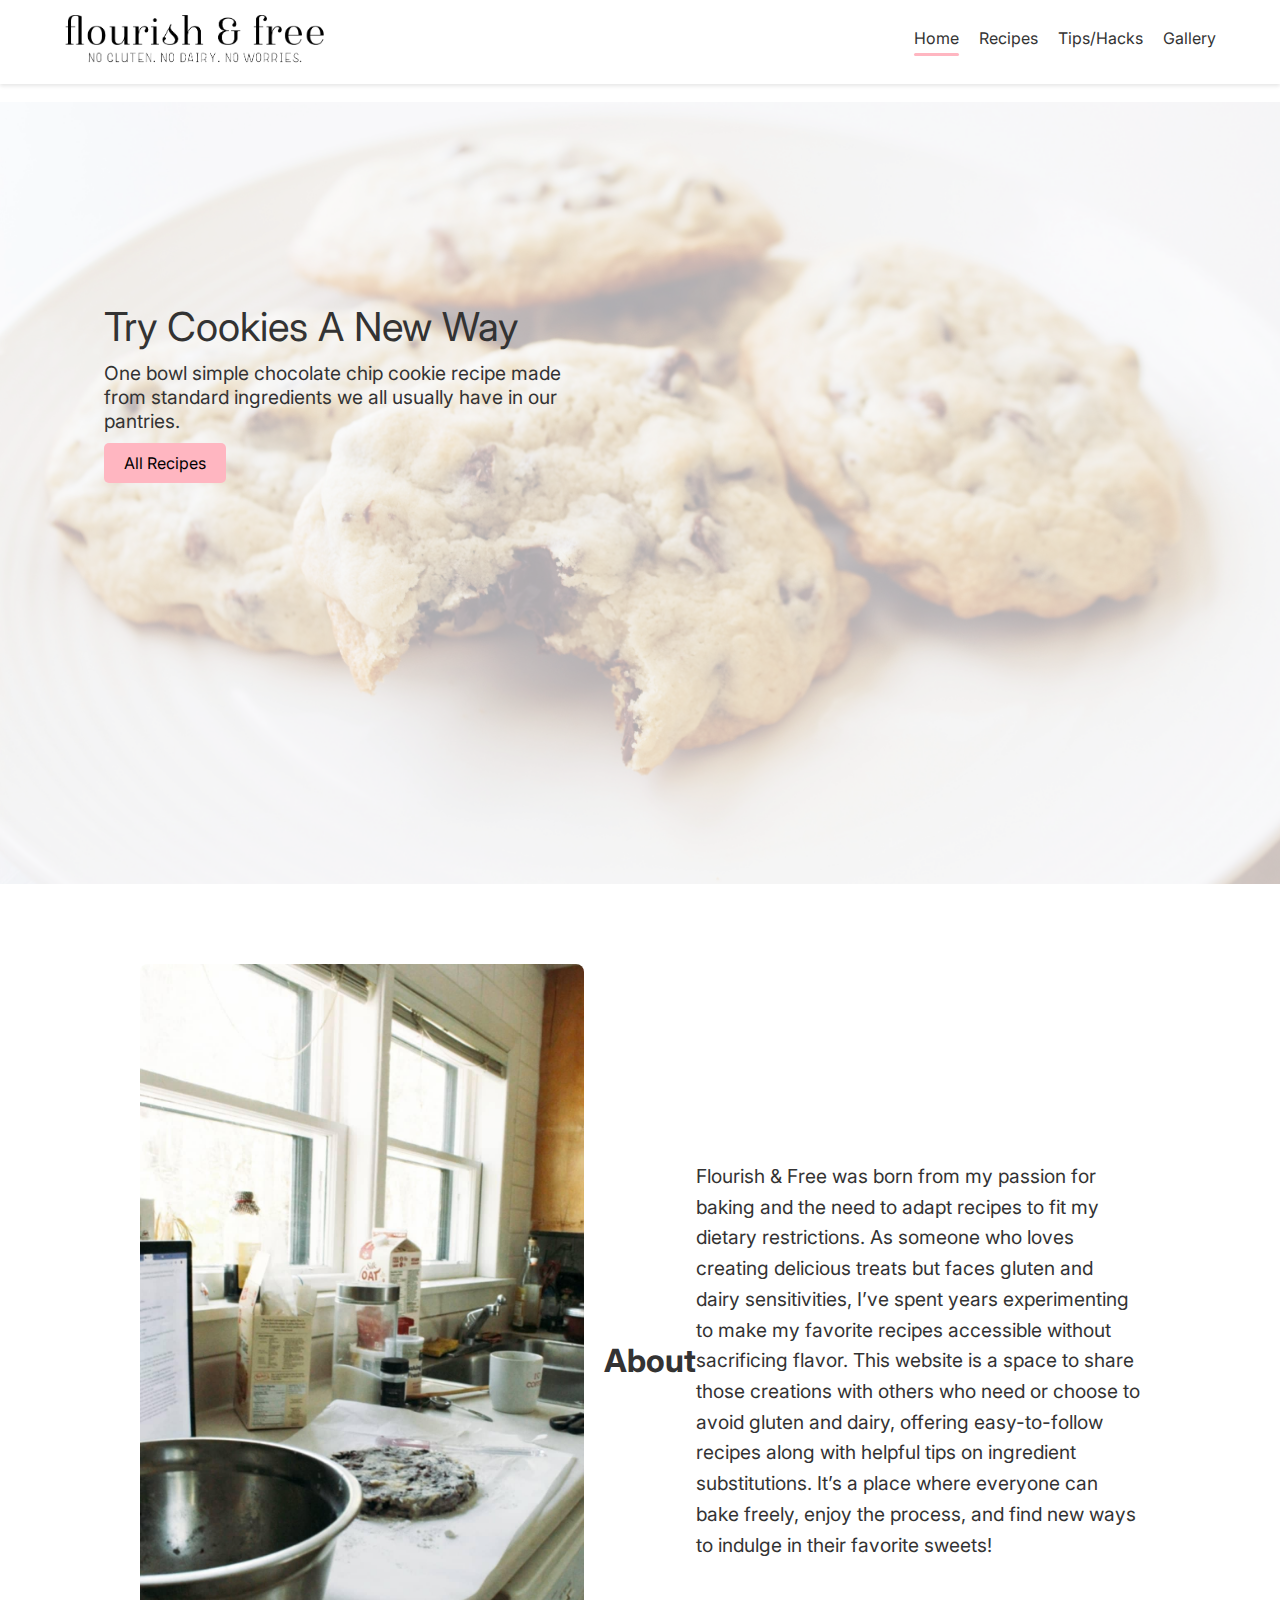
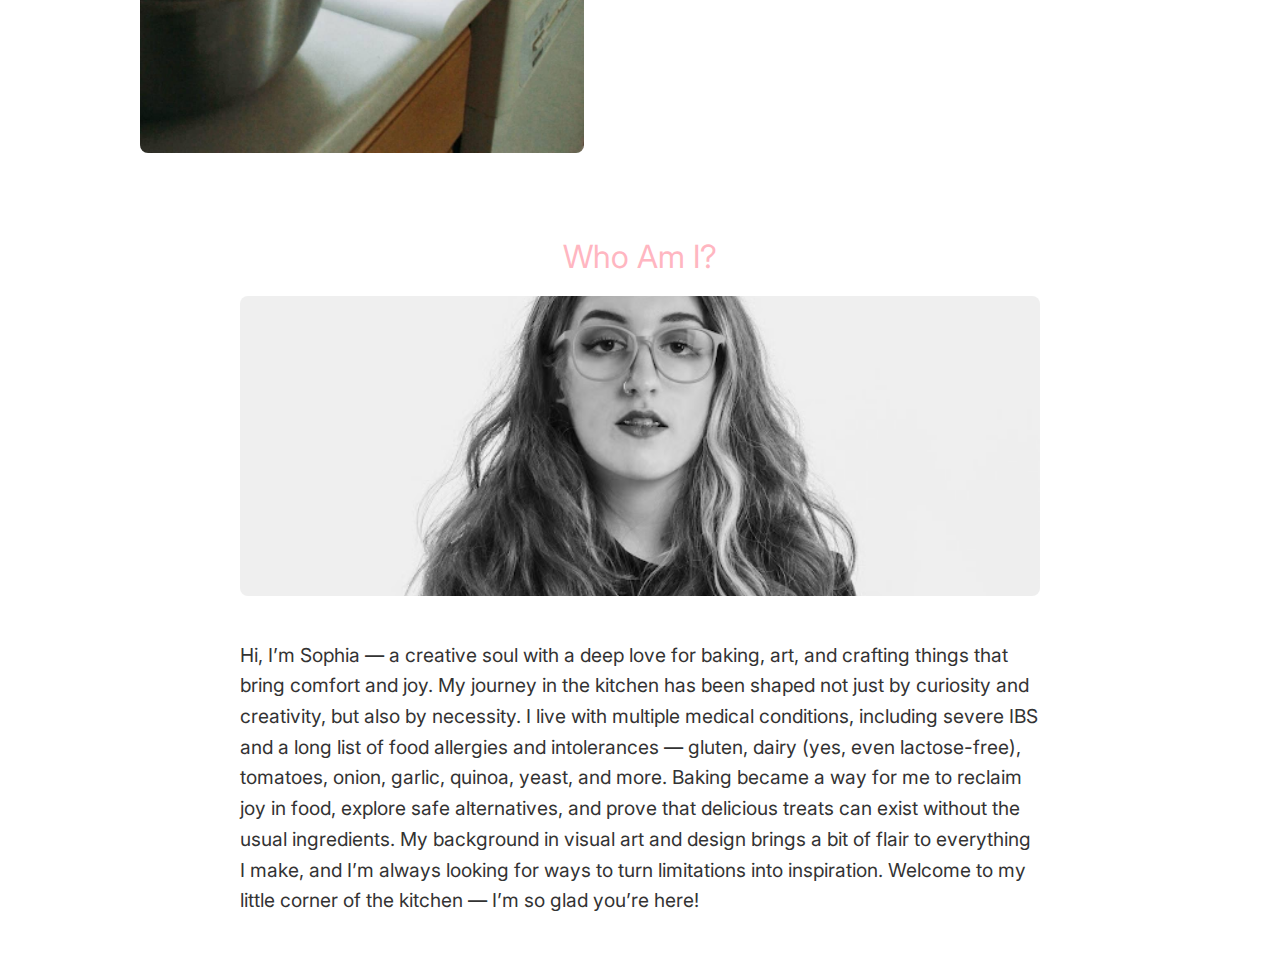
==== index.html @ 842fc7d6 "Update index.html" ====
<!DOCTYPE html>
<html lang="en">
<head>
    <meta charset="UTF-8">
    <meta name="viewport" content="width=device-width, initial-scale=1.0">
    <title>Flourish & Free</title>
    <link rel="stylesheet" href="indexstyle.css">
    <link href="https://fonts.googleapis.com/css2?family=Inter:wght@400&display=swap" rel="stylesheet">
</head>
<body>

    <!-- Navigation Bar -->
    <header id="header">
        <div class="container">
            <a href="starting.html">
                <img src="images/Logo.png" alt="Flourish & Free Logo" class="logo">
            </a>
            <nav>
                <ul>
                    <li><a href="index.html" class="active">Home</a></li>
                    <li><a href="browseallrecipes.html">Recipes</a></li>
                    <li><a href="Hacks.html">Tips/Hacks</a></li>
                    <li><a href="#">Gallery</a></li>
                </ul>
            </nav>
        </div>
    </header>


    <section class="hero">
        <div class="header-container">
            <img src="images/joyful-G4zLsxLIpAA-unsplash.jpg" alt="Chocolate Chip Cookies" class="recipe-image">
            <div class="header-content">
                <h1>Try Cookies A New Way</h1>
                <p>One bowl simple chocolate chip cookie recipe made from standard ingredients we all usually have in our pantries.</p>
                <a href="browseallrecipes.html" class="btn">All Recipes</a>
            </div>
        </div>
    </section>

    <!-- About Section  -->
   <section class="about">
    <div class="about-container">
        <div class="about-image-container">
            <img src="images/baking_counter.jpeg" alt="Baking Counter" class="about-image">
        </div>
        <h1>About</h1>
        <div class="about-text">
            <p>Flourish & Free was born from my passion for baking and the need to adapt recipes to fit my dietary restrictions. As someone who loves creating delicious treats but faces gluten and dairy sensitivities, I’ve spent years experimenting to make my favorite recipes accessible without sacrificing flavor. This website is a space to share those creations with others who need or choose to avoid gluten and dairy, offering easy-to-follow recipes along with helpful tips on ingredient substitutions. It’s a place where everyone can bake freely, enjoy the process, and find new ways to indulge in their favorite sweets!</p>
        </div>
    </div>
</section>

    
    <!-- Who Am I Section -->
    <section class="who-am-i">
        <h2>Who Am I?</h2>
        <img src="images/unnamed (1).jpg" alt="Sophia" class="profile-image">
        <p>Hi, I’m Sophia — a creative soul with a deep love for baking, art, and crafting things that bring comfort and joy. My journey in the kitchen has been shaped not just by curiosity and creativity, but also by necessity. I live with multiple medical conditions, including severe IBS and a long list of food allergies and intolerances — gluten, dairy (yes, even lactose-free), tomatoes, onion, garlic, quinoa, yeast, and more. Baking became a way for me to reclaim joy in food, explore safe alternatives, and prove that delicious treats can exist without the usual ingredients. My background in visual art and design brings a bit of flair to everything I make, and I’m always looking for ways to turn limitations into inspiration. Welcome to my little corner of the kitchen — I’m so glad you’re here!</p>
    </section>

</body>
</html>
---- indexstyle.css ----
/* General Styles */
body {
    font-family: 'Inter', sans-serif;
    margin: 0;
    padding: 0;
    background-color: #fff;
    color: #333;
}

/* Navigation Bar - FIX */
#header {
    background: white;
    padding: 15px 0;
    box-shadow: 0 2px 4px rgba(0, 0, 0, 0.1);
}

.container {
    width: 90%;
    max-width: 1200px;
    margin: 0 auto;
    display: flex;
    justify-content: space-between;
    align-items: center;
}

.logo {
    height: 50px;
}

nav ul {
    list-style: none;
    padding: 0;
    margin: 0;
    display: flex;
    gap: 20px; /* Better than margin-left on li */
}

nav ul li a {
    position: relative;
    text-decoration: none;
    color: #333;
    padding-bottom: 8px;
    transition: all 0.3s ease;
    display: inline-block; /* Improved click area */
}

/* Active link underline */
nav ul li a.active::after {
    content: "";
    position: absolute;
    left: 0;
    bottom: 0;
    height: 3px; /* Slightly thinner */
    width: 100%;
    background-color: #FFB6C1; /* Consistent pink */
    border-radius: 3px;
}

/* ADDED: Hover state */
nav ul li a:hover {
    color: #FFB6C1;
}

/* Hero Section */
.header-container {
    position: relative;
    width: 100%;
    height: 782px;
    margin: 18px auto 0;
    overflow: hidden;
}

.recipe-image {
    width: 100%;
    height: 100%;
    object-fit: cover;
    opacity: 0.35;
    position: absolute;
    left: 0;
    top: 0;
}

.header-content {
    position: absolute;
    top: 200px;
    left: 104px;
    max-width: 500px;
    z-index: 2;
}

.header-content h1 {
    font-size: 2.5em;
    font-weight: 400;
    margin: 0;
}

.header-content p {
    font-size: 1.2em;
    font-weight: 400;
    margin: 10px 0;
}

.btn {
    display: inline-block;
    padding: 10px 20px;
    background-color: #FFB6C1;
    color: black;
    text-decoration: none;
    font-size: 1em;
    font-weight: 400;
    border-radius: 5px;
    transition: background-color 0.3s; /* Added transition */
}

.btn:hover {
    background-color: #ff9aa8; /* Hover state */
}

/* About Section */
.about {
    max-width: 1000px;
    margin: 40px auto;
    text-align: left;
    padding: 0 5vw;
}

.about-container {
    display: flex;
    align-items: center;
    justify-content: space-between;
    padding: 40px 0;
}

.about-image-container {
    flex: 1;
    margin-right: 20px;
}

.about-image {
    width: 100%;
    height: auto;
    border-radius: 8px;
}

.about-text {
    flex: 1;
}

.about-text h2 {
    font-size: 2em;
    color: #FFB6C1;
    font-weight: 400;
    margin-bottom: 20px;
}

.about-text p {
    font-size: 1.2em;
    font-weight: 400;
    line-height: 1.6;
    color: #333;
}

/* Who Am I Section */
.who-am-i {
    max-width: 800px;
    margin: 40px auto;
    text-align: left;
    padding: 0 5vw;
}

.who-am-i h2 {
    font-size: 2em;
    color: #FFB6C1;
    font-weight: 400;
    text-align: center;
    margin-bottom: 20px;
}

.profile-image {
    width: 100%;
    height: 300px;
    object-fit: cover;
    border-radius: 8px;
    margin-bottom: 20px;
}

.who-am-i p {
    font-size: 1.2em;
    font-weight: 400;
    line-height: 1.6;
}
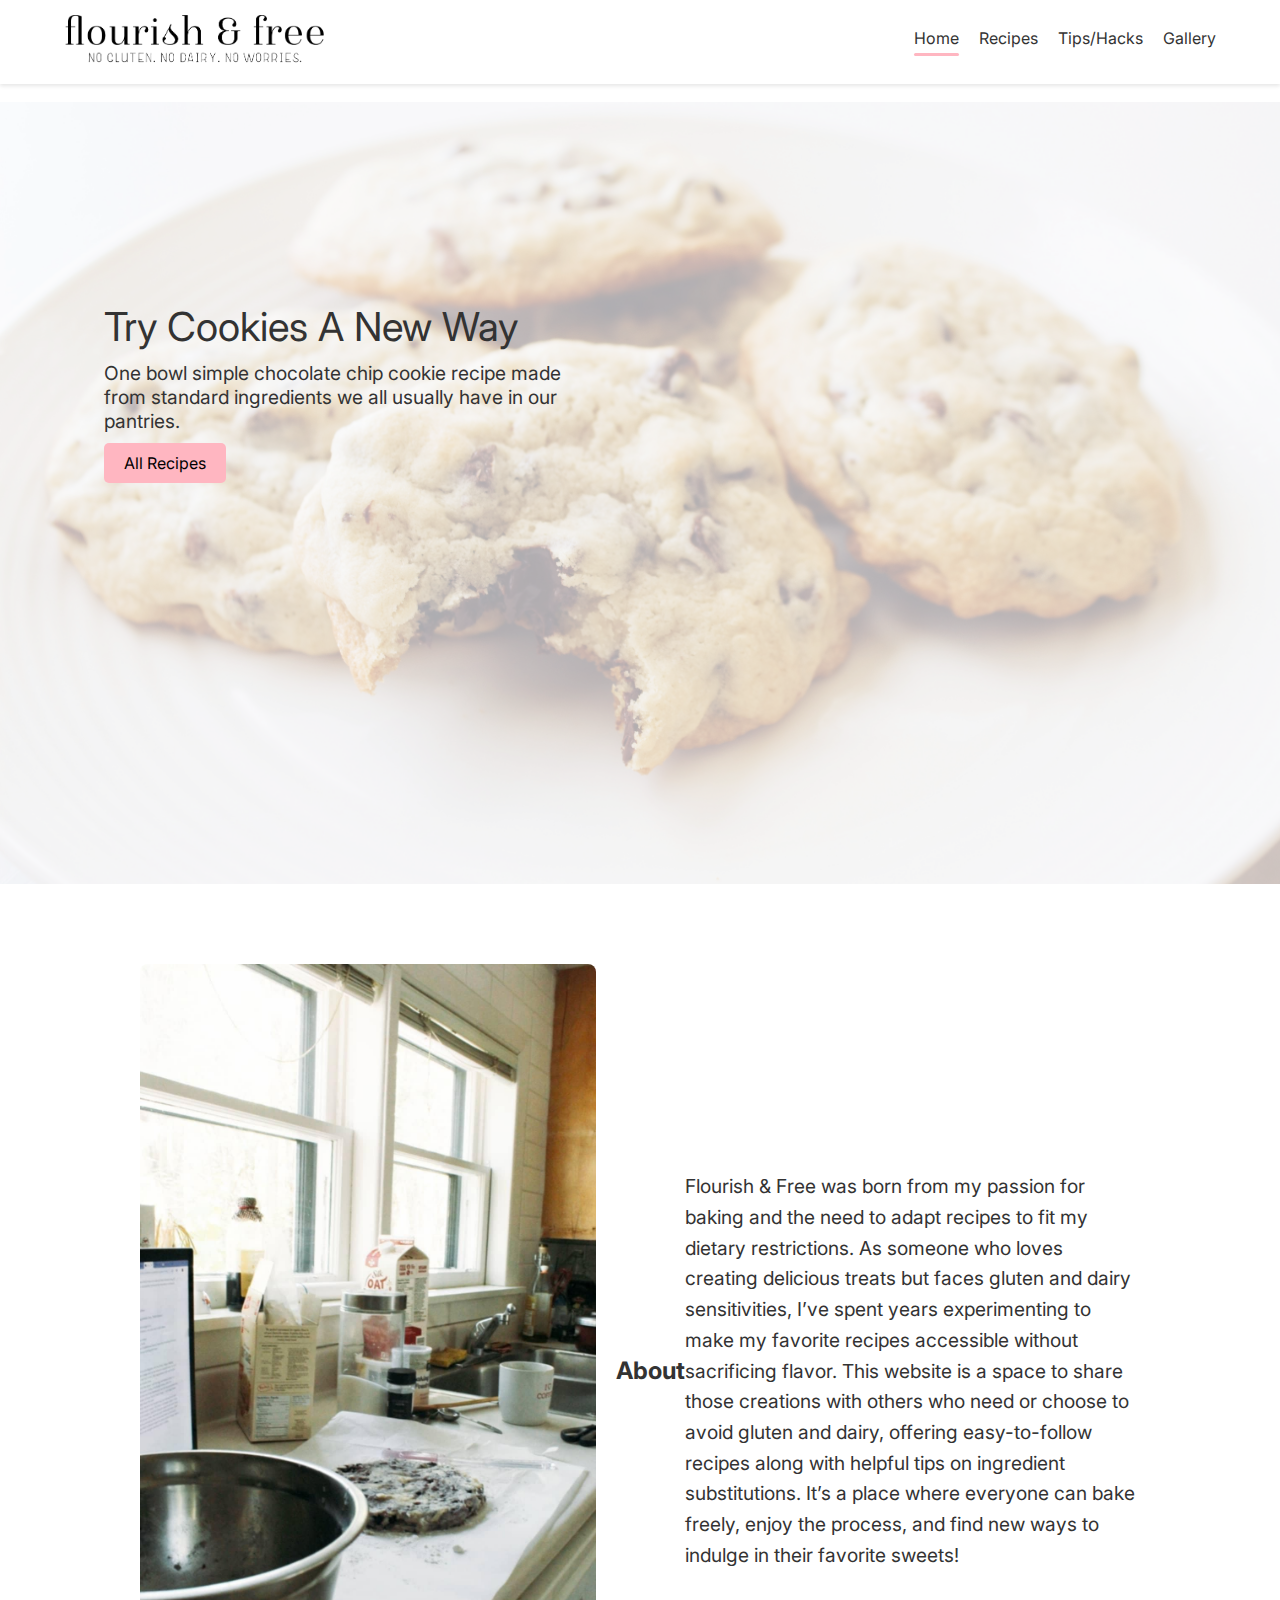
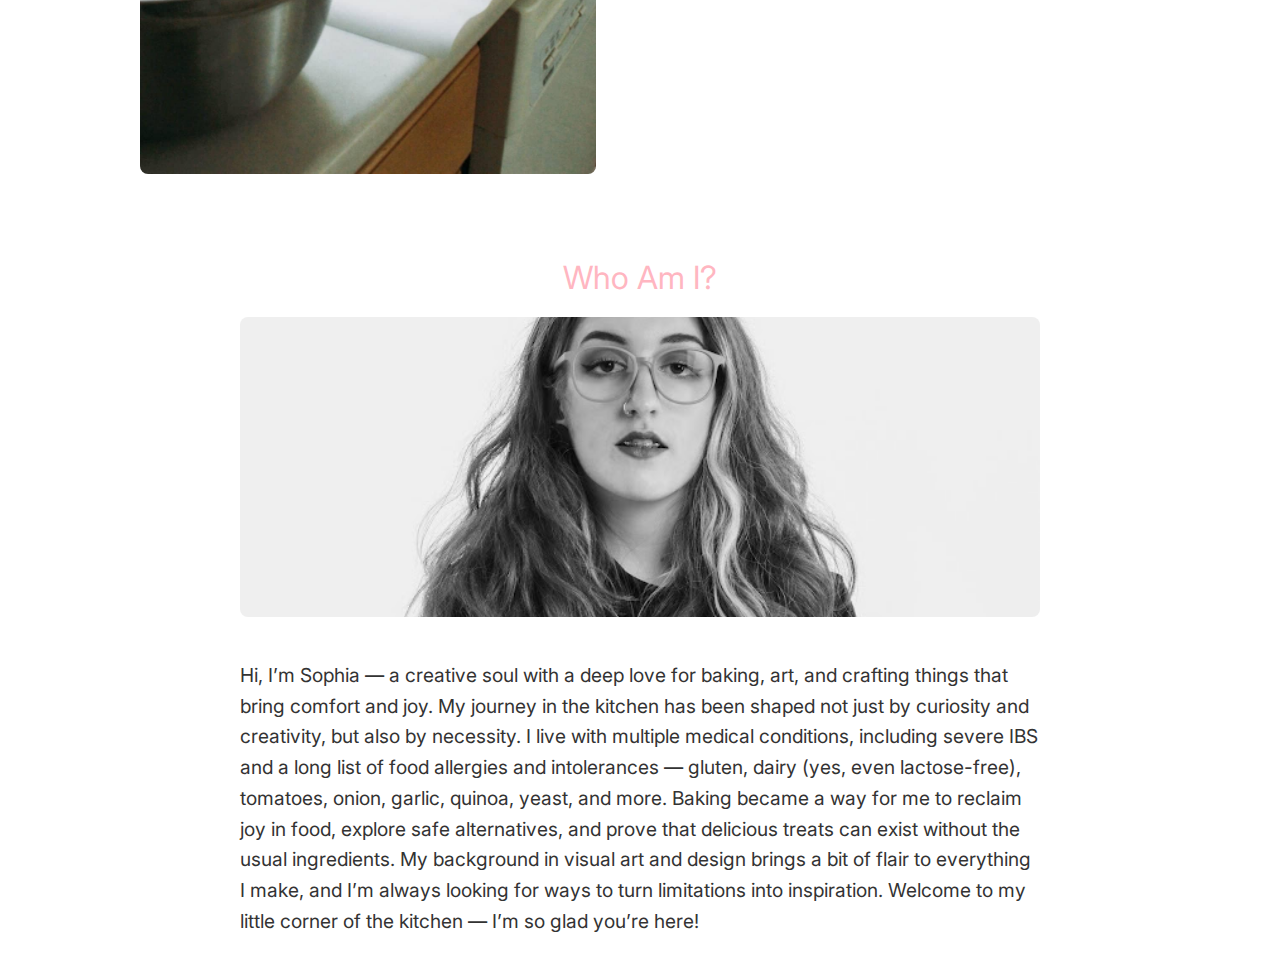
==== commit cbd2328c: "Update index.html" ====
--- a/index.html
+++ b/index.html
@@ -44,7 +44,7 @@
         <div class="about-image-container">
             <img src="images/baking_counter.jpeg" alt="Baking Counter" class="about-image">
         </div>
-        <h1>About</h1>
+        <h2>About</h2>
         <div class="about-text">
             <p>Flourish & Free was born from my passion for baking and the need to adapt recipes to fit my dietary restrictions. As someone who loves creating delicious treats but faces gluten and dairy sensitivities, I’ve spent years experimenting to make my favorite recipes accessible without sacrificing flavor. This website is a space to share those creations with others who need or choose to avoid gluten and dairy, offering easy-to-follow recipes along with helpful tips on ingredient substitutions. It’s a place where everyone can bake freely, enjoy the process, and find new ways to indulge in their favorite sweets!</p>
         </div>
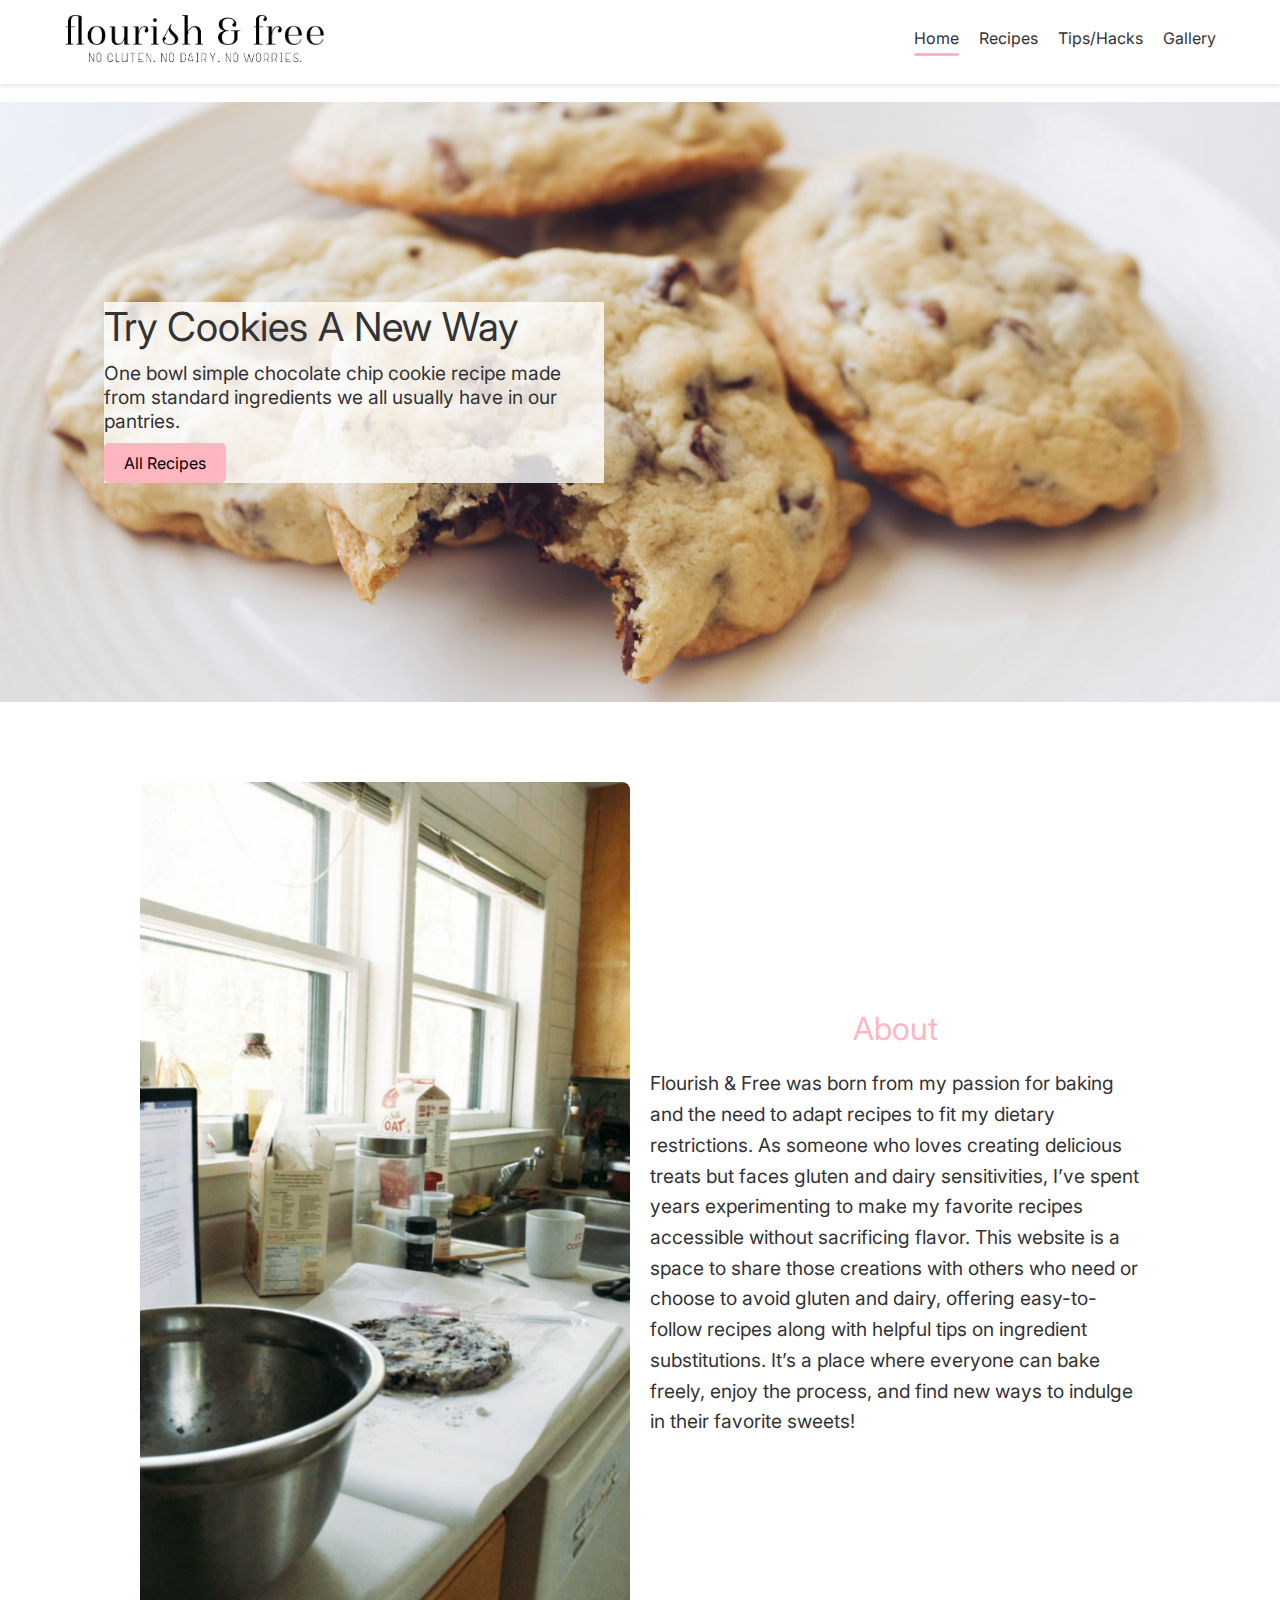
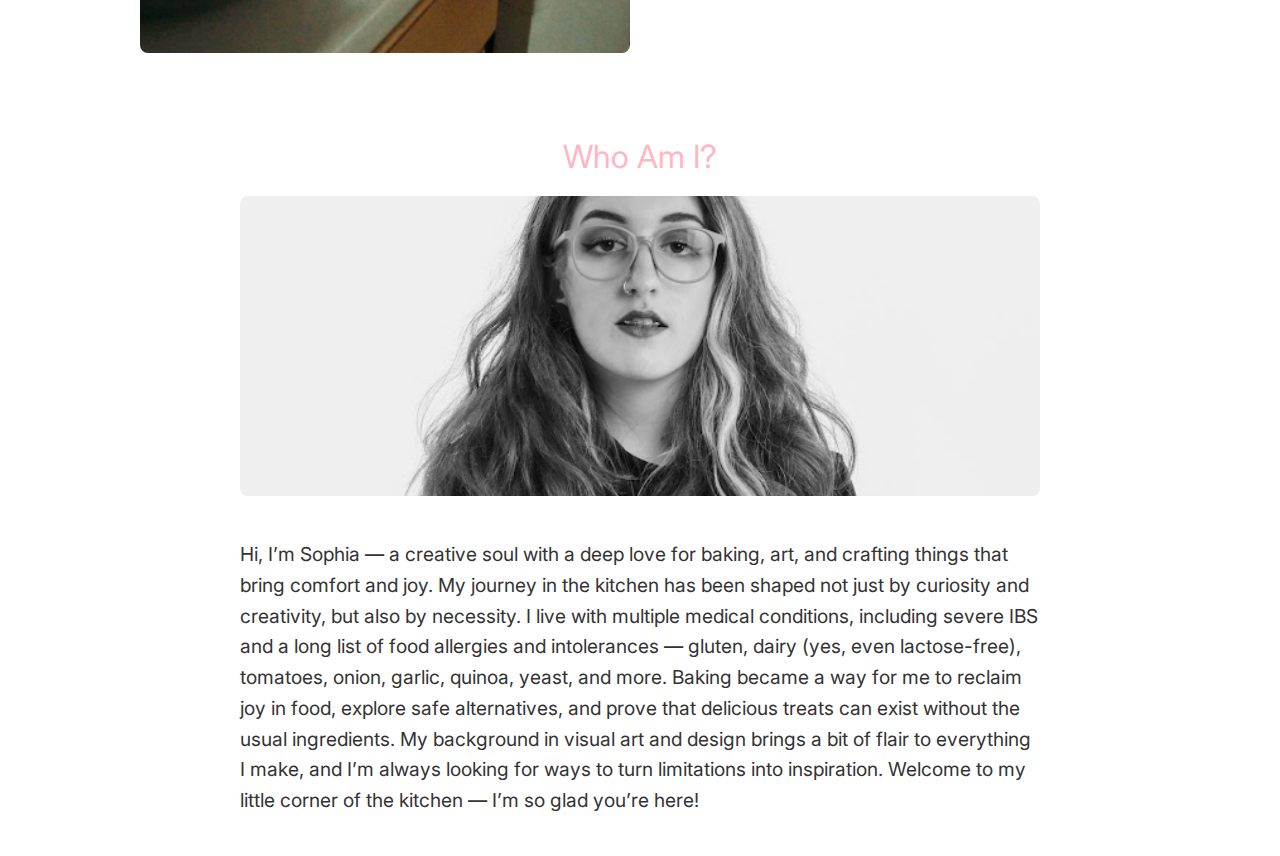
==== commit 9cb4cfce: "Fixing index layout" ====
--- a/index.html
+++ b/index.html
@@ -20,7 +20,7 @@
                     <li><a href="index.html" class="active">Home</a></li>
                     <li><a href="browseallrecipes.html">Recipes</a></li>
                     <li><a href="Hacks.html">Tips/Hacks</a></li>
-                    <li><a href="#">Gallery</a></li>
+                    <li><a href="gallery.html">Gallery</a></li>
                 </ul>
             </nav>
         </div>
@@ -44,8 +44,8 @@
         <div class="about-image-container">
             <img src="images/baking_counter.jpeg" alt="Baking Counter" class="about-image">
         </div>
-        <h2>About</h2>
         <div class="about-text">
+            <h2>About</h2>
             <p>Flourish & Free was born from my passion for baking and the need to adapt recipes to fit my dietary restrictions. As someone who loves creating delicious treats but faces gluten and dairy sensitivities, I’ve spent years experimenting to make my favorite recipes accessible without sacrificing flavor. This website is a space to share those creations with others who need or choose to avoid gluten and dairy, offering easy-to-follow recipes along with helpful tips on ingredient substitutions. It’s a place where everyone can bake freely, enjoy the process, and find new ways to indulge in their favorite sweets!</p>
         </div>
     </div>
--- a/indexstyle.css
+++ b/indexstyle.css
@@ -65,7 +65,7 @@
 .header-container {
     position: relative;
     width: 100%;
-    height: 782px;
+    height: 600px; /* Shorter height */
     margin: 18px auto 0;
     overflow: hidden;
 }
@@ -74,7 +74,6 @@
     width: 100%;
     height: 100%;
     object-fit: cover;
-    opacity: 0.35;
     position: absolute;
     left: 0;
     top: 0;
@@ -86,6 +85,7 @@
     left: 104px;
     max-width: 500px;
     z-index: 2;
+    animation: slideUpFade 1s ease-out; /* Added animation */
 }
 
 .header-content h1 {
@@ -116,6 +116,19 @@
     background-color: #ff9aa8; /* Hover state */
 }
 
+/* White block under text and button */
+.header-content::before {
+    content: "";
+    position: absolute;
+    left: 0;
+    top: 0;
+    width: 100%;
+    height: 100%;
+    background-color: white;
+    opacity: 0.8;
+    z-index: -1;
+}
+
 /* About Section */
 .about {
     max-width: 1000px;
@@ -150,6 +163,7 @@
     font-size: 2em;
     color: #FFB6C1;
     font-weight: 400;
+    text-align: center;
     margin-bottom: 20px;
 }
 
@@ -189,3 +203,16 @@
     font-weight: 400;
     line-height: 1.6;
 }
+
+/* Slide up fade animation */
+@keyframes slideUpFade {
+    0% {
+        transform: translateY(20px);
+        opacity: 0;
+    }
+    100% {
+        transform: translateY(0);
+        opacity: 1;
+    }
+}
+
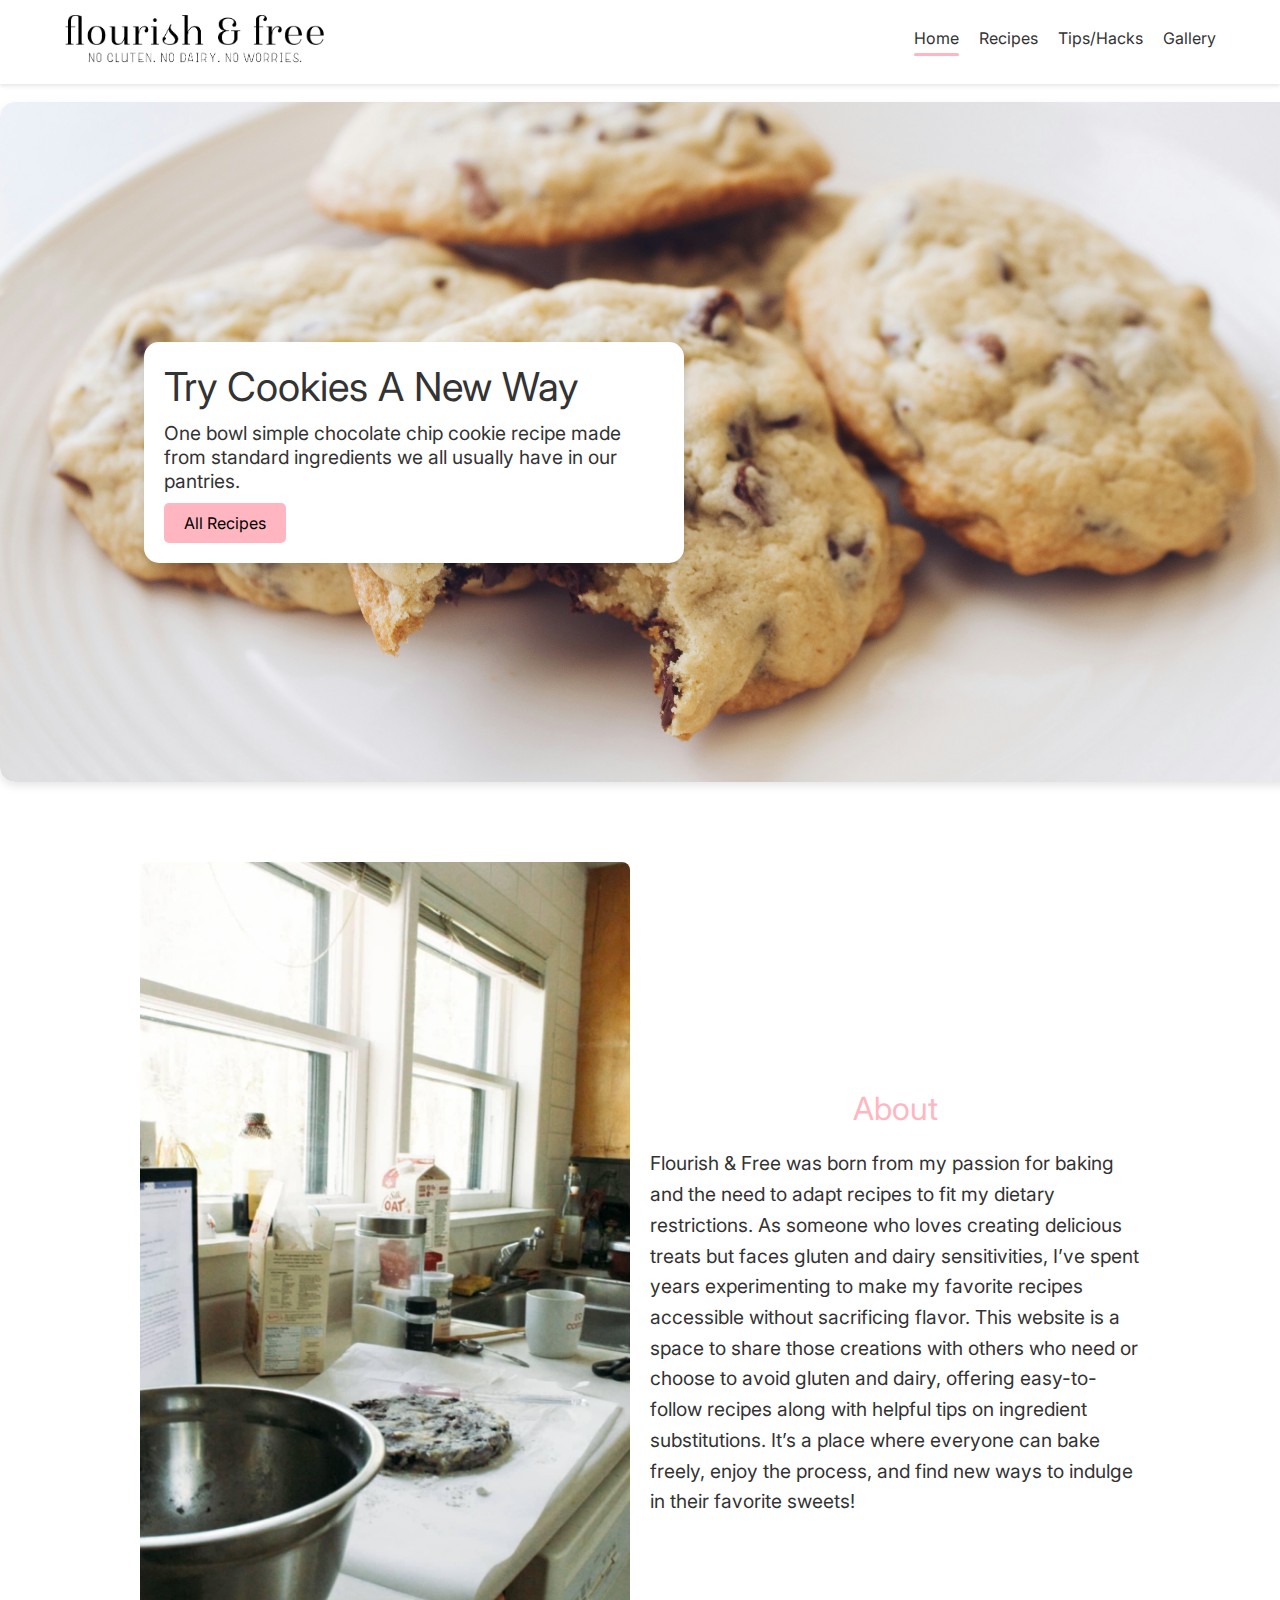
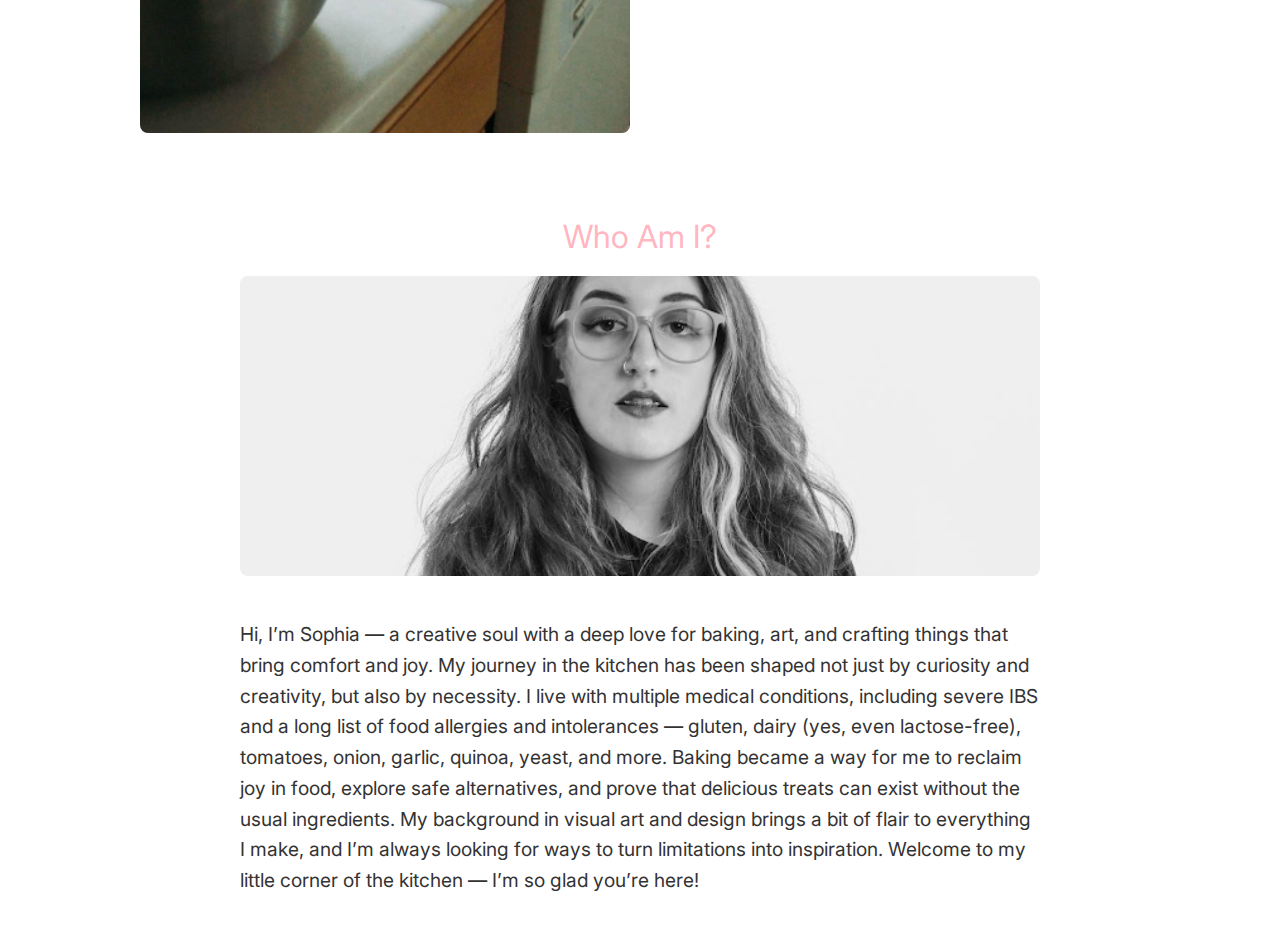
==== commit ce2aa10a: "layout fixing" ====
--- a/index.html
+++ b/index.html
@@ -4,6 +4,7 @@
     <meta charset="UTF-8">
     <meta name="viewport" content="width=device-width, initial-scale=1.0">
     <title>Flourish & Free</title>
+     <link rel="icon" href="images/favicon.png" type="image/png">
     <link rel="stylesheet" href="indexstyle.css">
     <link href="https://fonts.googleapis.com/css2?family=Inter:wght@400&display=swap" rel="stylesheet">
 </head>
--- a/indexstyle.css
+++ b/indexstyle.css
@@ -68,6 +68,10 @@
     height: 600px; /* Shorter height */
     margin: 18px auto 0;
     overflow: hidden;
+    padding: 40px; /* Increased padding */
+    border-radius: 15px; /* Rounded edges */
+    background-color: white; /* White background */
+    box-shadow: 0 4px 8px rgba(0, 0, 0, 0.1); /* Box shadow for depth */
 }
 
 .recipe-image {
@@ -77,15 +81,21 @@
     position: absolute;
     left: 0;
     top: 0;
+    border-radius: 15px; /* Rounded edges */
+    z-index: 1; /* Ensure image is behind content */
 }
 
 .header-content {
-    position: absolute;
+    position: relative; /* Changed to relative */
     top: 200px;
     left: 104px;
     max-width: 500px;
     z-index: 2;
-    animation: slideUpFade 1s ease-out; /* Added animation */
+    animation: fadeIn 1s ease-out; /* Updated animation */
+    padding: 20px; /* Added padding */
+    background-color: white; /* Ensure background is white */
+    border-radius: 15px; /* Rounded edges */
+    box-shadow: 0 4px 8px rgba(0, 0, 0, 0.1); /* Box shadow for depth */
 }
 
 .header-content h1 {
@@ -117,7 +127,7 @@
 }
 
 /* White block under text and button */
-.header-content::before {
+.header-container::before {
     content: "";
     position: absolute;
     left: 0;
@@ -127,6 +137,7 @@
     background-color: white;
     opacity: 0.8;
     z-index: -1;
+    border-radius: 15px; /* Rounded edges */
 }
 
 /* About Section */
@@ -205,14 +216,11 @@
 }
 
 /* Slide up fade animation */
-@keyframes slideUpFade {
+@keyframes fadeIn {
     0% {
-        transform: translateY(20px);
         opacity: 0;
     }
     100% {
-        transform: translateY(0);
         opacity: 1;
     }
 }
-
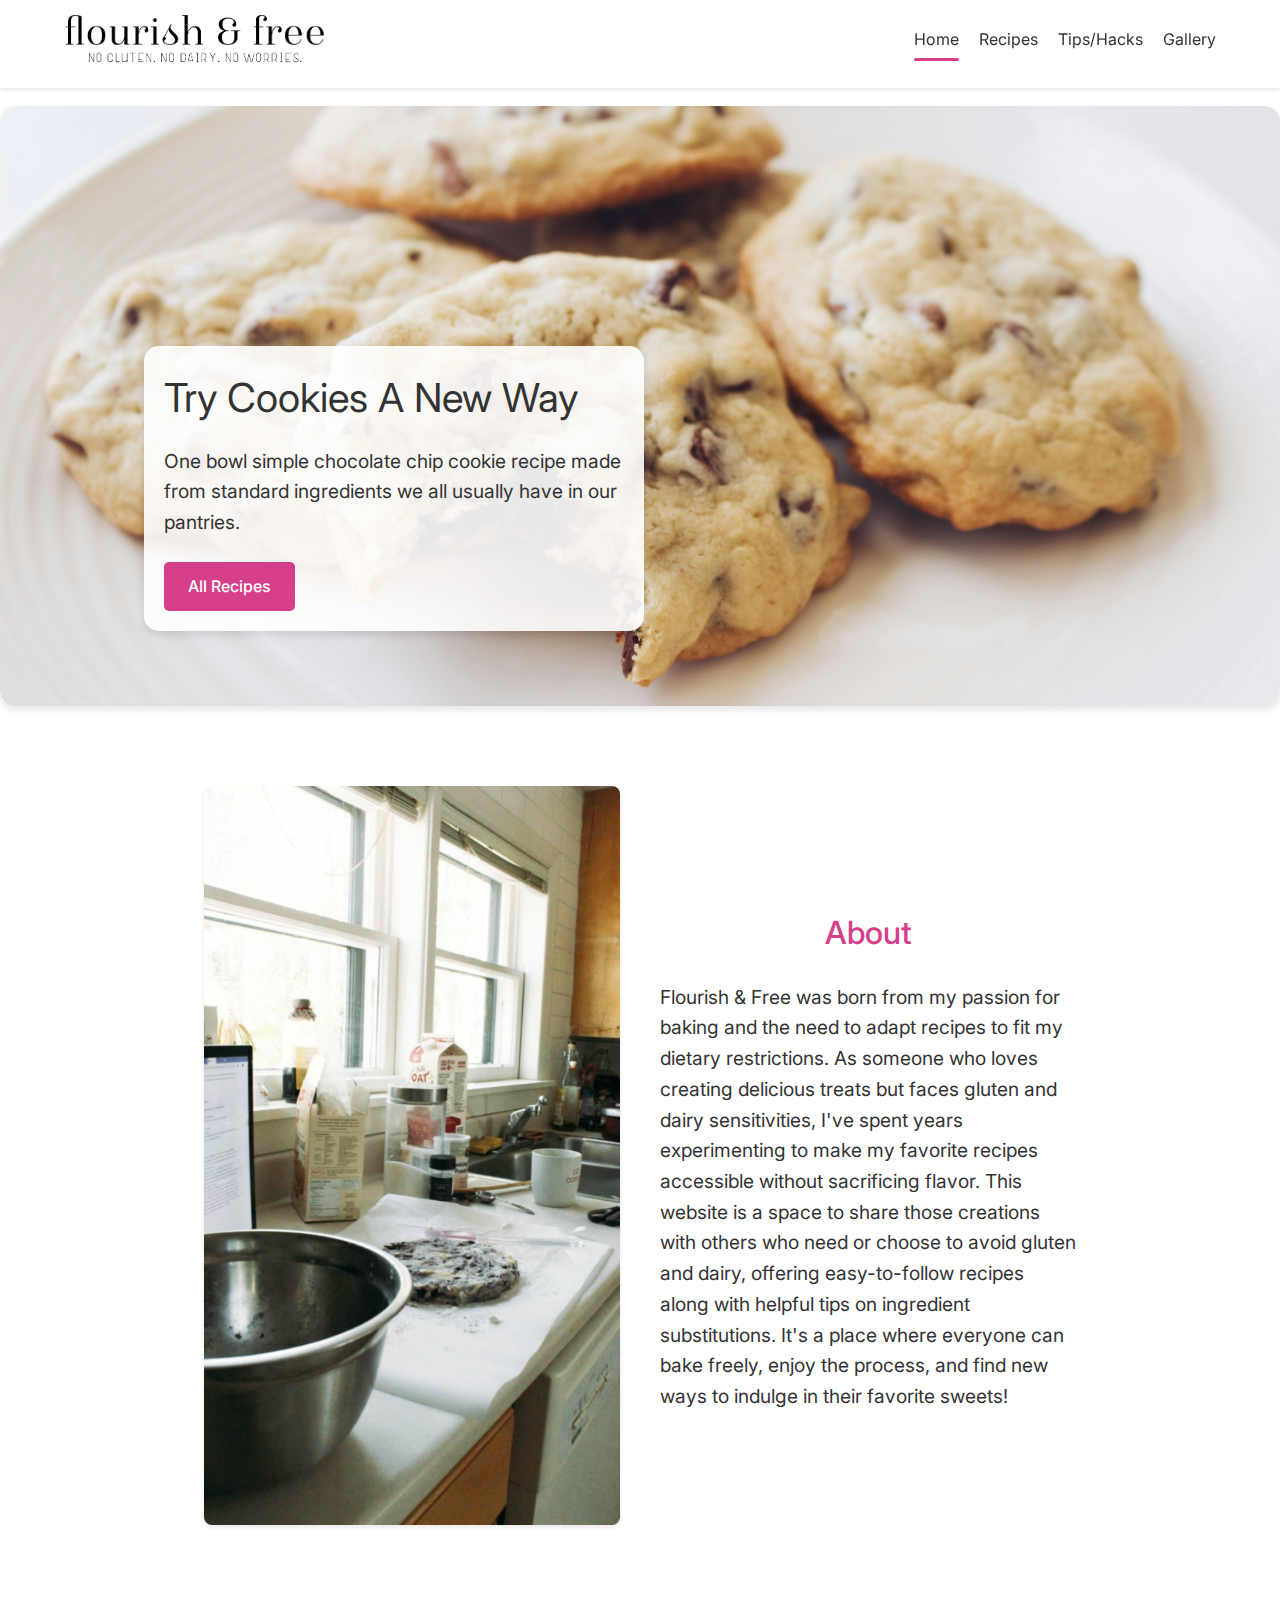
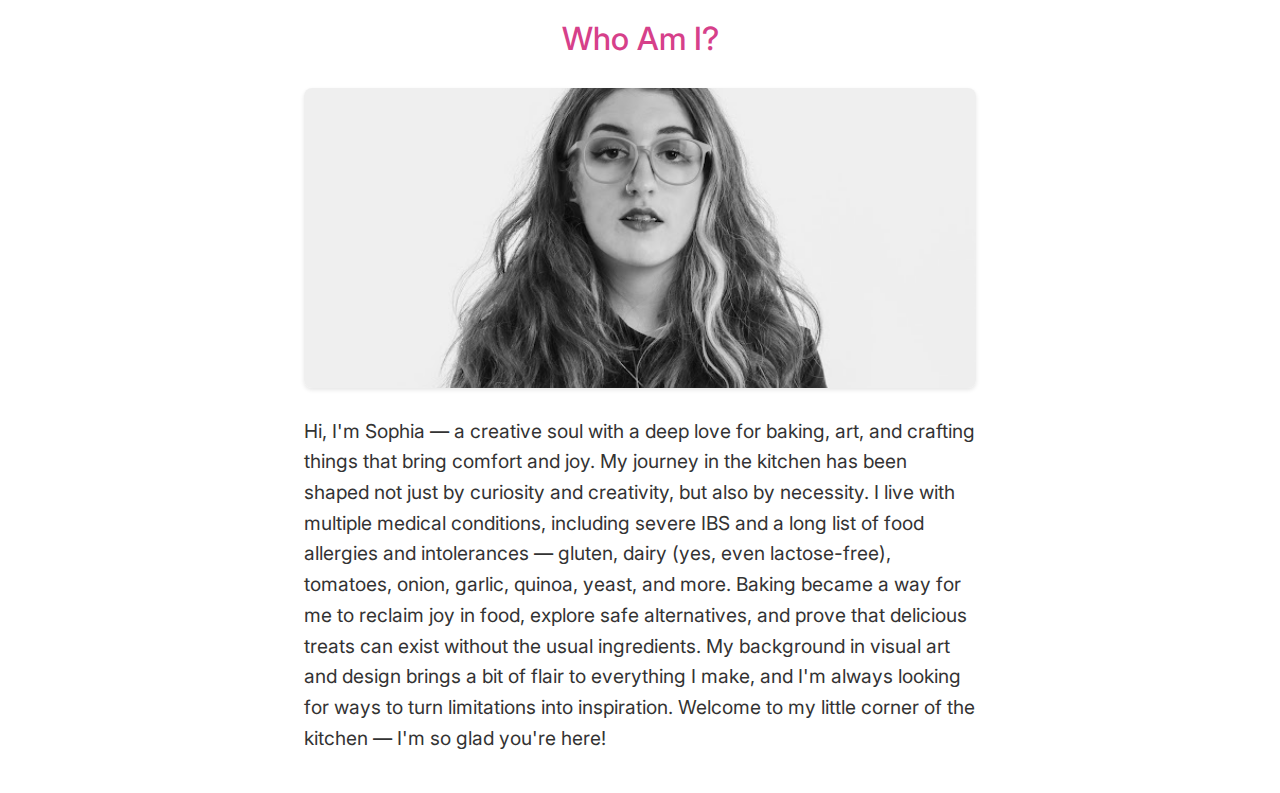
==== commit c562e57d: "checklist management" ====
--- a/index.html
+++ b/index.html
@@ -3,22 +3,24 @@
 <head>
     <meta charset="UTF-8">
     <meta name="viewport" content="width=device-width, initial-scale=1.0">
-    <title>Flourish & Free</title>
-     <link rel="icon" href="images/favicon.png" type="image/png">
+    <title>Flourish & Free - Gluten-Free & Dairy-Free Baking</title>
+    <meta name="description" content="Delicious gluten-free and dairy-free baking recipes for everyone to enjoy">
+    <link rel="icon" href="images/favicon3.png" type="image/png">
     <link rel="stylesheet" href="indexstyle.css">
     <link href="https://fonts.googleapis.com/css2?family=Inter:wght@400&display=swap" rel="stylesheet">
 </head>
 <body>
+    <a href="#main-content" class="skip-link">Skip to main content</a>
 
     <!-- Navigation Bar -->
     <header id="header">
         <div class="container">
             <a href="starting.html">
-                <img src="images/Logo.png" alt="Flourish & Free Logo" class="logo">
+                <img src="images/Logo.png" alt="Flourish & Free - Home" class="logo">
             </a>
-            <nav>
+            <nav aria-label="Main navigation">
                 <ul>
-                    <li><a href="index.html" class="active">Home</a></li>
+                    <li><a href="index.html" class="active" aria-current="page">Home</a></li>
                     <li><a href="browseallrecipes.html">Recipes</a></li>
                     <li><a href="Hacks.html">Tips/Hacks</a></li>
                     <li><a href="gallery.html">Gallery</a></li>
@@ -27,38 +29,37 @@
         </div>
     </header>
 
+    <main id="main-content">
+        <section class="hero" aria-labelledby="hero-heading">
+            <div class="header-container">
+                <img src="images/joyful-G4zLsxLIpAA-unsplash.jpg" alt="Freshly baked chocolate chip cookies on a cooling rack" class="recipe-image">
+                <div class="header-content">
+                    <h1 id="hero-heading">Try Cookies A New Way</h1>
+                    <p>One bowl simple chocolate chip cookie recipe made from standard ingredients we all usually have in our pantries.</p>
+                    <a href="browseallrecipes.html" class="btn">All Recipes</a>
+                </div>
+            </div>
+        </section>
 
-    <section class="hero">
-        <div class="header-container">
-            <img src="images/joyful-G4zLsxLIpAA-unsplash.jpg" alt="Chocolate Chip Cookies" class="recipe-image">
-            <div class="header-content">
-                <h1>Try Cookies A New Way</h1>
-                <p>One bowl simple chocolate chip cookie recipe made from standard ingredients we all usually have in our pantries.</p>
-                <a href="browseallrecipes.html" class="btn">All Recipes</a>
+        <!-- About Section -->
+        <section class="about" aria-labelledby="about-heading">
+            <div class="about-container">
+                <div class="about-image-container">
+                    <img src="images/baking_counter.jpeg" alt="Baking counter with ingredients and utensils" class="about-image">
+                </div>
+                <div class="about-text">
+                    <h2 id="about-heading">About</h2>
+                    <p>Flourish & Free was born from my passion for baking and the need to adapt recipes to fit my dietary restrictions. As someone who loves creating delicious treats but faces gluten and dairy sensitivities, I've spent years experimenting to make my favorite recipes accessible without sacrificing flavor. This website is a space to share those creations with others who need or choose to avoid gluten and dairy, offering easy-to-follow recipes along with helpful tips on ingredient substitutions. It's a place where everyone can bake freely, enjoy the process, and find new ways to indulge in their favorite sweets!</p>
+                </div>
             </div>
-        </div>
-    </section>
-
-    <!-- About Section  -->
-   <section class="about">
-    <div class="about-container">
-        <div class="about-image-container">
-            <img src="images/baking_counter.jpeg" alt="Baking Counter" class="about-image">
-        </div>
-        <div class="about-text">
-            <h2>About</h2>
-            <p>Flourish & Free was born from my passion for baking and the need to adapt recipes to fit my dietary restrictions. As someone who loves creating delicious treats but faces gluten and dairy sensitivities, I’ve spent years experimenting to make my favorite recipes accessible without sacrificing flavor. This website is a space to share those creations with others who need or choose to avoid gluten and dairy, offering easy-to-follow recipes along with helpful tips on ingredient substitutions. It’s a place where everyone can bake freely, enjoy the process, and find new ways to indulge in their favorite sweets!</p>
-        </div>
-    </div>
-</section>
-
-    
-    <!-- Who Am I Section -->
-    <section class="who-am-i">
-        <h2>Who Am I?</h2>
-        <img src="images/unnamed (1).jpg" alt="Sophia" class="profile-image">
-        <p>Hi, I’m Sophia — a creative soul with a deep love for baking, art, and crafting things that bring comfort and joy. My journey in the kitchen has been shaped not just by curiosity and creativity, but also by necessity. I live with multiple medical conditions, including severe IBS and a long list of food allergies and intolerances — gluten, dairy (yes, even lactose-free), tomatoes, onion, garlic, quinoa, yeast, and more. Baking became a way for me to reclaim joy in food, explore safe alternatives, and prove that delicious treats can exist without the usual ingredients. My background in visual art and design brings a bit of flair to everything I make, and I’m always looking for ways to turn limitations into inspiration. Welcome to my little corner of the kitchen — I’m so glad you’re here!</p>
-    </section>
-
+        </section>
+        
+        <!-- Who Am I Section -->
+        <section class="who-am-i" aria-labelledby="profile-heading">
+            <h2 id="profile-heading">Who Am I?</h2>
+            <img src="images/unnamed (1).jpg" alt="Sophia, creator of Flourish & Free" class="profile-image">
+            <p>Hi, I'm Sophia — a creative soul with a deep love for baking, art, and crafting things that bring comfort and joy. My journey in the kitchen has been shaped not just by curiosity and creativity, but also by necessity. I live with multiple medical conditions, including severe IBS and a long list of food allergies and intolerances — gluten, dairy (yes, even lactose-free), tomatoes, onion, garlic, quinoa, yeast, and more. Baking became a way for me to reclaim joy in food, explore safe alternatives, and prove that delicious treats can exist without the usual ingredients. My background in visual art and design brings a bit of flair to everything I make, and I'm always looking for ways to turn limitations into inspiration. Welcome to my little corner of the kitchen — I'm so glad you're here!</p>
+        </section>
+    </main>
 </body>
-</html>
+</html>--- a/indexstyle.css
+++ b/indexstyle.css
@@ -1,17 +1,45 @@
-/* General Styles */
+/* ===== GLOBAL STYLES ===== */
+* {
+    margin: 0;
+    padding: 0;
+    box-sizing: border-box;
+}
+
 body {
     font-family: 'Inter', sans-serif;
     margin: 0;
     padding: 0;
     background-color: #fff;
     color: #333;
-}
-
-/* Navigation Bar - FIX */
+    line-height: 1.6;
+}
+
+.skip-link {
+    position: absolute;
+    left: -10000px;
+    top: auto;
+    width: 1px;
+    height: 1px;
+    overflow: hidden;
+}
+
+.skip-link:focus {
+    position: static;
+    width: auto;
+    height: auto;
+    padding: 0.5rem;
+    background: #D6408A;
+    color: white;
+}
+
+/* ===== NAVIGATION BAR ===== */
 #header {
     background: white;
     padding: 15px 0;
     box-shadow: 0 2px 4px rgba(0, 0, 0, 0.1);
+    position: sticky;
+    top: 0;
+    z-index: 1000;
 }
 
 .container {
@@ -25,6 +53,7 @@
 
 .logo {
     height: 50px;
+    width: auto;
 }
 
 nav ul {
@@ -32,7 +61,7 @@
     padding: 0;
     margin: 0;
     display: flex;
-    gap: 20px; /* Better than margin-left on li */
+    gap: 20px;
 }
 
 nav ul li a {
@@ -41,37 +70,40 @@
     color: #333;
     padding-bottom: 8px;
     transition: all 0.3s ease;
-    display: inline-block; /* Improved click area */
-}
-
-/* Active link underline */
+    display: inline-block;
+}
+
 nav ul li a.active::after {
     content: "";
     position: absolute;
     left: 0;
     bottom: 0;
-    height: 3px; /* Slightly thinner */
-    width: 100%;
-    background-color: #FFB6C1; /* Consistent pink */
+    height: 3px;
+    width: 100%;
+    background-color: #D6408A;
     border-radius: 3px;
 }
 
-/* ADDED: Hover state */
 nav ul li a:hover {
-    color: #FFB6C1;
-}
-
-/* Hero Section */
+    color: #D6408A;
+}
+
+nav ul li a:focus {
+    outline: 2px solid #D6408A;
+    outline-offset: 4px;
+}
+
+/* ===== HERO SECTION ===== */
 .header-container {
     position: relative;
     width: 100%;
-    height: 600px; /* Shorter height */
+    height: 600px;
     margin: 18px auto 0;
     overflow: hidden;
-    padding: 40px; /* Increased padding */
-    border-radius: 15px; /* Rounded edges */
-    background-color: white; /* White background */
-    box-shadow: 0 4px 8px rgba(0, 0, 0, 0.1); /* Box shadow for depth */
+    padding: 40px;
+    border-radius: 15px;
+    background-color: white;
+    box-shadow: 0 4px 8px rgba(0, 0, 0, 0.1);
 }
 
 .recipe-image {
@@ -81,52 +113,58 @@
     position: absolute;
     left: 0;
     top: 0;
-    border-radius: 15px; /* Rounded edges */
-    z-index: 1; /* Ensure image is behind content */
+    border-radius: 15px;
+    z-index: 1;
 }
 
 .header-content {
-    position: relative; /* Changed to relative */
+    position: relative;
     top: 200px;
     left: 104px;
     max-width: 500px;
     z-index: 2;
-    animation: fadeIn 1s ease-out; /* Updated animation */
-    padding: 20px; /* Added padding */
-    background-color: white; /* Ensure background is white */
-    border-radius: 15px; /* Rounded edges */
-    box-shadow: 0 4px 8px rgba(0, 0, 0, 0.1); /* Box shadow for depth */
+    animation: fadeIn 1s ease-out;
+    padding: 20px;
+    background-color: rgba(255, 255, 255, 0.9);
+    border-radius: 15px;
+    box-shadow: 0 4px 8px rgba(0, 0, 0, 0.1);
 }
 
 .header-content h1 {
-    font-size: 2.5em;
+    font-size: 2.5rem;
     font-weight: 400;
-    margin: 0;
+    margin: 0 0 1rem 0;
+    color: #333;
 }
 
 .header-content p {
-    font-size: 1.2em;
+    font-size: 1.2rem;
     font-weight: 400;
-    margin: 10px 0;
+    margin: 0 0 1.5rem 0;
+    color: #333;
 }
 
 .btn {
     display: inline-block;
-    padding: 10px 20px;
-    background-color: #FFB6C1;
-    color: black;
+    padding: 12px 24px;
+    background-color: #D6408A;
+    color: white;
     text-decoration: none;
-    font-size: 1em;
-    font-weight: 400;
+    font-size: 1rem;
+    font-weight: 500;
     border-radius: 5px;
-    transition: background-color 0.3s; /* Added transition */
+    transition: background-color 0.3s;
 }
 
 .btn:hover {
-    background-color: #ff9aa8; /* Hover state */
-}
-
-/* White block under text and button */
+    background-color: #B83280;
+}
+
+.btn:focus {
+    outline: 2px solid #333;
+    outline-offset: 2px;
+}
+
 .header-container::before {
     content: "";
     position: absolute;
@@ -137,10 +175,10 @@
     background-color: white;
     opacity: 0.8;
     z-index: -1;
-    border-radius: 15px; /* Rounded edges */
-}
-
-/* About Section */
+    border-radius: 15px;
+}
+
+/* ===== ABOUT SECTION ===== */
 .about {
     max-width: 1000px;
     margin: 40px auto;
@@ -153,17 +191,18 @@
     align-items: center;
     justify-content: space-between;
     padding: 40px 0;
+    gap: 40px;
 }
 
 .about-image-container {
     flex: 1;
-    margin-right: 20px;
 }
 
 .about-image {
     width: 100%;
     height: auto;
     border-radius: 8px;
+    box-shadow: 0 2px 4px rgba(0, 0, 0, 0.1);
 }
 
 .about-text {
@@ -171,21 +210,21 @@
 }
 
 .about-text h2 {
-    font-size: 2em;
-    color: #FFB6C1;
-    font-weight: 400;
+    font-size: 2rem;
+    color: #D6408A;
+    font-weight: 500;
     text-align: center;
-    margin-bottom: 20px;
+    margin-bottom: 1.5rem;
 }
 
 .about-text p {
-    font-size: 1.2em;
+    font-size: 1.2rem;
     font-weight: 400;
     line-height: 1.6;
     color: #333;
 }
 
-/* Who Am I Section */
+/* ===== WHO AM I SECTION ===== */
 .who-am-i {
     max-width: 800px;
     margin: 40px auto;
@@ -194,11 +233,11 @@
 }
 
 .who-am-i h2 {
-    font-size: 2em;
-    color: #FFB6C1;
-    font-weight: 400;
+    font-size: 2rem;
+    color: #D6408A;
+    font-weight: 500;
     text-align: center;
-    margin-bottom: 20px;
+    margin-bottom: 1.5rem;
 }
 
 .profile-image {
@@ -207,15 +246,16 @@
     object-fit: cover;
     border-radius: 8px;
     margin-bottom: 20px;
+    box-shadow: 0 2px 4px rgba(0, 0, 0, 0.1);
 }
 
 .who-am-i p {
-    font-size: 1.2em;
+    font-size: 1.2rem;
     font-weight: 400;
     line-height: 1.6;
 }
 
-/* Slide up fade animation */
+/* ===== ANIMATIONS ===== */
 @keyframes fadeIn {
     0% {
         opacity: 0;
@@ -224,3 +264,61 @@
         opacity: 1;
     }
 }
+
+/* ===== RESPONSIVE DESIGN ===== */
+@media (max-width: 900px) {
+    .header-container {
+        height: 500px;
+        padding: 20px;
+    }
+    
+    .header-content {
+        top: 150px;
+        left: 50px;
+        max-width: 80%;
+    }
+    
+    .about-container {
+        flex-direction: column;
+    }
+    
+    .about-image-container {
+        margin-right: 0;
+        margin-bottom: 20px;
+    }
+}
+
+@media (max-width: 600px) {
+    .container {
+        flex-direction: column;
+        gap: 15px;
+    }
+    
+    nav ul {
+        flex-wrap: wrap;
+        justify-content: center;
+    }
+    
+    .header-container {
+        height: 400px;
+    }
+    
+    .header-content {
+        top: 100px;
+        left: 20px;
+        max-width: 90%;
+        padding: 15px;
+    }
+    
+    .header-content h1 {
+        font-size: 2rem;
+    }
+    
+    .header-content p {
+        font-size: 1rem;
+    }
+    
+    .btn {
+        padding: 10px 20px;
+    }
+}